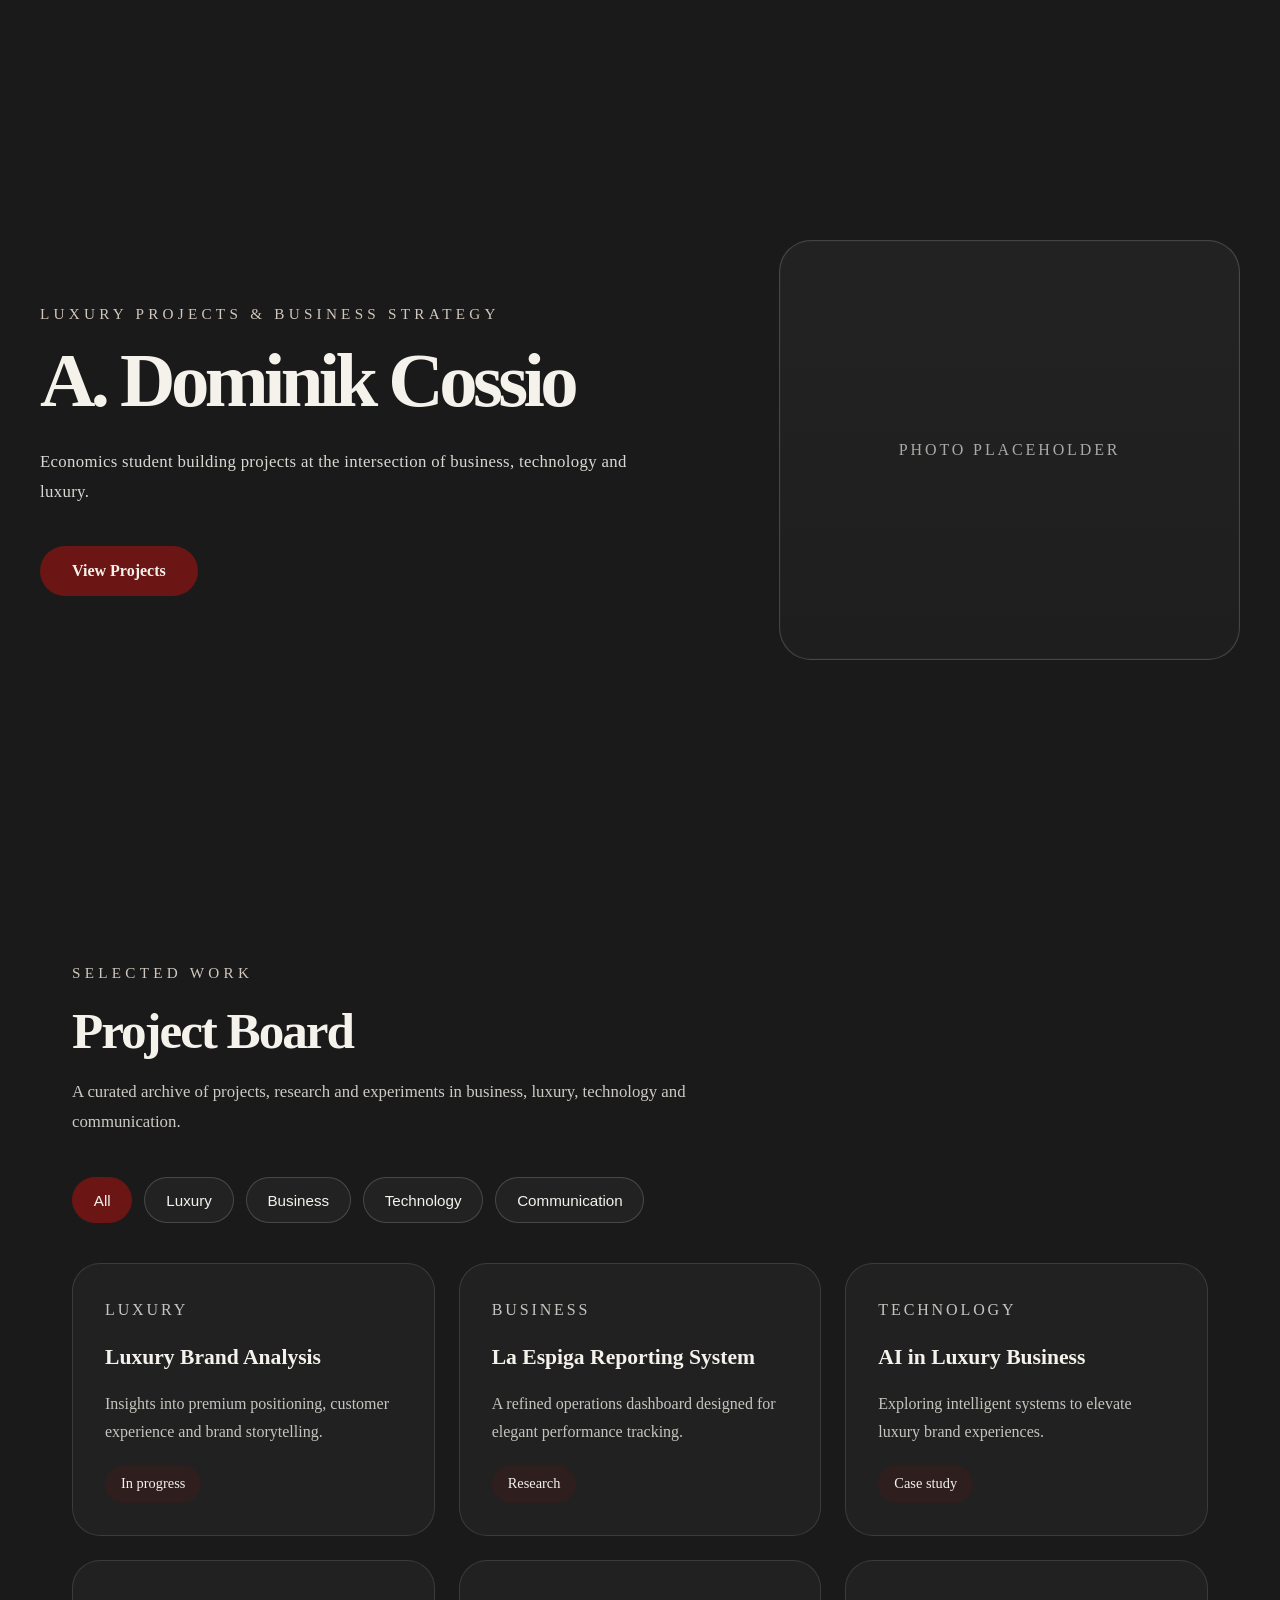
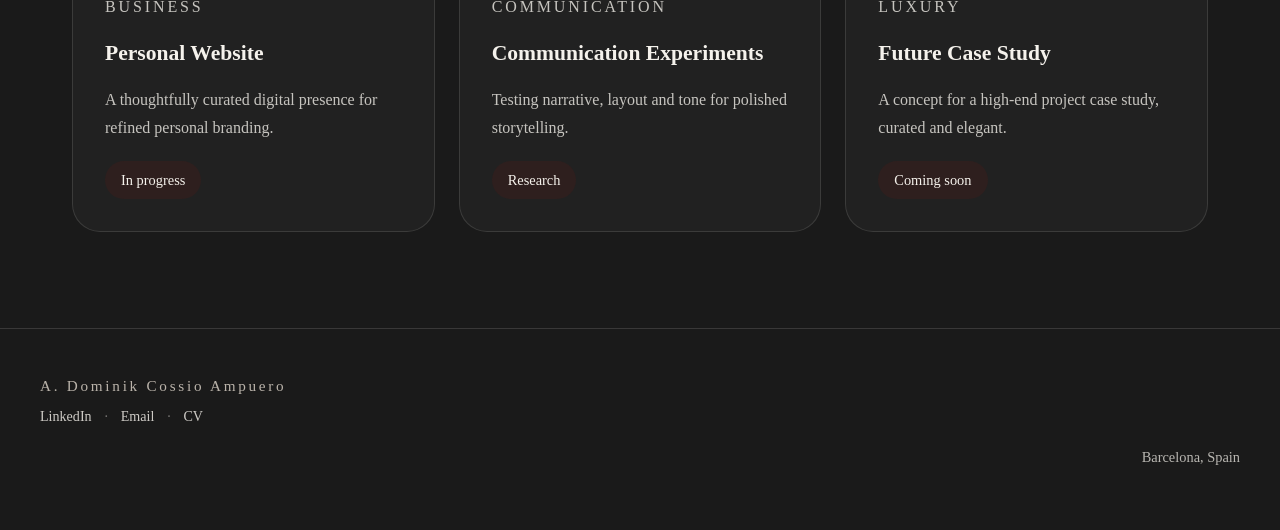
==== index.html @ 6c8c716a "Add files via upload" ====
<!DOCTYPE html>
<html lang="en">
<head>
    <meta charset="UTF-8">
    <meta name="viewport" content="width=device-width, initial-scale=1.0">
    <title>Dominik Cossio</title>
    <link rel="stylesheet" href="styles.css">
</head>
<body>
    <main class="hero">
        <div class="hero-grid">
            <section class="hero-copy">
                <p class="eyebrow">Luxury projects &amp; business strategy</p>
                <h1>A. Dominik Cossio</h1>
                <p class="subtitle">Economics student building projects at the intersection of business, technology and luxury.</p>
                <a href="#projects" class="button">View Projects</a>
            </section>
            <aside class="hero-photo" aria-label="Personal photo placeholder">
                <div class="photo-frame">
                    <span>Photo placeholder</span>
                </div>
            </aside>
        </div>
    </main>

    <section class="projects-board" id="projects">
        <div class="section-head">
            <p class="eyebrow">SELECTED WORK</p>
            <h2>Project Board</h2>
            <p class="projects-copy">A curated archive of projects, research and experiments in business, luxury, technology and communication.</p>
        </div>

        <div class="filter-bar" role="tablist" aria-label="Project filters">
            <button class="filter-pill active" type="button">All</button>
            <button class="filter-pill" type="button">Luxury</button>
            <button class="filter-pill" type="button">Business</button>
            <button class="filter-pill" type="button">Technology</button>
            <button class="filter-pill" type="button">Communication</button>
        </div>

        <div class="board-grid">
            <a href="projects/luxury-brand-analysis.html" class="card-link">
                <article class="board-card">
                    <p class="card-tag">Luxury</p>
                    <h3>Luxury Brand Analysis</h3>
                    <p>Insights into premium positioning, customer experience and brand storytelling.</p>
                    <span class="status-pill">In progress</span>
                </article>
            </a>

            <a href="projects/la-espiga-reporting-system.html" class="card-link">
                <article class="board-card">
                    <p class="card-tag">Business</p>
                    <h3>La Espiga Reporting System</h3>
                    <p>A refined operations dashboard designed for elegant performance tracking.</p>
                    <span class="status-pill">Research</span>
                </article>
            </a>

            <a href="projects/ai-in-luxury-business.html" class="card-link">
                <article class="board-card">
                    <p class="card-tag">Technology</p>
                    <h3>AI in Luxury Business</h3>
                    <p>Exploring intelligent systems to elevate luxury brand experiences.</p>
                    <span class="status-pill">Case study</span>
                </article>
            </a>

            <a href="projects/personal-website.html" class="card-link">
                <article class="board-card">
                    <p class="card-tag">Business</p>
                    <h3>Personal Website</h3>
                    <p>A thoughtfully curated digital presence for refined personal branding.</p>
                    <span class="status-pill">In progress</span>
                </article>
            </a>

            <a href="projects/communication-experiments.html" class="card-link">
                <article class="board-card">
                    <p class="card-tag">Communication</p>
                    <h3>Communication Experiments</h3>
                    <p>Testing narrative, layout and tone for polished storytelling.</p>
                    <span class="status-pill">Research</span>
                </article>
            </a>

            <a href="projects/future-case-study.html" class="card-link">
                <article class="board-card">
                    <p class="card-tag">Luxury</p>
                    <h3>Future Case Study</h3>
                    <p>A concept for a high-end project case study, curated and elegant.</p>
                    <span class="status-pill">Coming soon</span>
                </article>
            </a>
        </div>
    </section>

    <footer class="site-footer">
        <div class="footer-content">
            <p class="footer-name">A. Dominik Cossio Ampuero</p>
            <div class="footer-links">
                <a href="https://linkedin.com" target="_blank" rel="noopener noreferrer">LinkedIn</a>
                <span class="link-separator">·</span>
                <a href="mailto:your@email.com">Email</a>
                <span class="link-separator">·</span>
                <a href="#">CV</a>
            </div>
        </div>
        <div class="footer-bottom">
            <p>Barcelona, Spain</p>
        </div>
    </footer>
</body>
</html>
---- styles.css ----
:root {
    color-scheme: dark;
    color: #F5F2EC;
    background: #1A1A1A;
    font-family: "Cormorant Garamond", Georgia, serif;
}

* {
    box-sizing: border-box;
}

html, body {
    margin: 0;
    min-height: 100%;
}

body {
    background-color: #1A1A1A;
    color: #F5F2EC;
}

.hero {
    min-height: 100vh;
    display: grid;
    place-items: center;
    padding: 2rem;
}

.hero-grid {
    display: grid;
    grid-template-columns: minmax(0, 6fr) minmax(0, 4fr);
    gap: 3rem;
    width: min(100%, 1200px);
    align-items: center;
}

.hero-copy {
    max-width: 40rem;
}

.hero-copy h1 {
    margin: 0;
    font-size: clamp(3.5rem, 6vw, 6rem);
    line-height: 0.95;
    letter-spacing: -0.06em;
}

.eyebrow {
    margin: 0 0 1.4rem;
    font-size: 0.95rem;
    letter-spacing: 0.28em;
    text-transform: uppercase;
    color: #D0C8BE;
}

.subtitle {
    margin: 1.8rem 0 0;
    max-width: 44rem;
    font-size: 1.05rem;
    line-height: 1.8;
    font-weight: 400;
    color: rgba(245, 242, 236, 0.88);
    letter-spacing: 0.02em;
}

.button {
    display: inline-flex;
    align-items: center;
    justify-content: center;
    margin-top: 2.4rem;
    padding: 1rem 2rem;
    border-radius: 999px;
    background: #6B1615;
    color: #F5F2EC;
    text-decoration: none;
    font-size: 1rem;
    font-weight: 600;
    transition: transform 0.2s ease, box-shadow 0.2s ease;
}

.button:hover {
    transform: translateY(-2px);
    box-shadow: 0 18px 30px rgba(107, 22, 21, 0.22);
}

.hero-photo {
    display: grid;
    place-items: center;
}

.photo-frame {
    width: 100%;
    min-height: 420px;
    border: 1px solid rgba(245, 242, 236, 0.18);
    background: linear-gradient(180deg, rgba(255,255,255,0.04), rgba(255,255,255,0.02));
    border-radius: 32px;
    display: grid;
    place-items: center;
    color: rgba(245, 242, 236, 0.65);
    font-size: 1rem;
    text-transform: uppercase;
    letter-spacing: 0.18em;
    padding: 2rem;
    box-shadow: inset 0 0 0 1px rgba(255,255,255,0.02);
}

.photo-frame span {
    max-width: 14rem;
    text-align: center;
}

@media (max-width: 900px) {
    .hero-grid {
        grid-template-columns: 1fr;
    }

    .hero-photo {
        margin-top: 2rem;
    }
}

.projects-board {
    padding: 4rem 2rem 6rem;
    background: #1A1A1A;
    color: #F5F2EC;
    width: min(100%, 1200px);
    margin: 0 auto;
}

.section-head {
    max-width: 58rem;
    margin: 0 0 2.5rem;
}

.section-head h2 {
    margin: 0.4rem 0 0;
    font-size: clamp(2.6rem, 4vw, 3.5rem);
    line-height: 1.04;
    letter-spacing: -0.04em;
}

.projects-copy {
    margin: 1.2rem 0 0;
    max-width: 42rem;
    font-size: 1.05rem;
    line-height: 1.8;
    color: rgba(245, 242, 236, 0.82);
}

.filter-bar {
    display: flex;
    flex-wrap: wrap;
    gap: 0.75rem;
    margin: 0 0 2.5rem;
    max-width: 58rem;
}

.filter-pill {
    appearance: none;
    border: 1px solid rgba(245, 242, 236, 0.18);
    background: rgba(255, 255, 255, 0.04);
    color: #F5F2EC;
    padding: 0.85rem 1.3rem;
    border-radius: 999px;
    font-size: 0.95rem;
    cursor: pointer;
    transition: background 0.2s ease, border-color 0.2s ease, transform 0.2s ease;
}

.filter-pill:hover,
.filter-pill.active {
    background: #6B1615;
    border-color: #6B1615;
}

.board-grid {
    display: grid;
    gap: 1.5rem;
    grid-template-columns: repeat(3, minmax(0, 1fr));
    max-width: 1200px;
    margin: 0;
}

.card-link {
    text-decoration: none;
    color: inherit;
}

.board-card {
    background: rgba(255, 255, 255, 0.03);
    border: 1px solid rgba(245, 242, 236, 0.12);
    border-radius: 28px;
    padding: 2rem;
    min-height: 260px;
    display: grid;
    gap: 1.2rem;
    transition: transform 0.2s ease, box-shadow 0.2s ease, border-color 0.2s ease;
    cursor: pointer;
}

.board-card:hover {
    transform: translateY(-4px);
    box-shadow: 0 24px 60px rgba(0, 0, 0, 0.18);
    border-color: rgba(255, 255, 255, 0.18);
}

.card-tag {
    margin: 0;
    font-size: 0.85rem;
    text-transform: uppercase;
    letter-spacing: 0.18em;
    color: rgba(245, 242, 236, 0.55);
}

.board-card h3 {
    margin: 0;
    font-size: 1.35rem;
    line-height: 1.25;
}

.board-card p {
    margin: 0;
    color: rgba(245, 242, 236, 0.78);
    line-height: 1.75;
    font-size: 1rem;
}

.status-pill {
    display: inline-flex;
    align-items: center;
    justify-content: center;
    margin-top: auto;
    width: fit-content;
    padding: 0.65rem 1rem;
    border-radius: 999px;
    background: rgba(107, 22, 21, 0.18);
    color: #F5F2EC;
    font-size: 0.9rem;
}

@media (max-width: 1080px) {
    .board-grid {
        grid-template-columns: repeat(2, minmax(0, 1fr));
    }
}

@media (max-width: 700px) {
    .projects-board {
        padding: 3rem 1.5rem 4rem;
    }

    .section-head,
    .filter-bar,
    .board-grid {
        max-width: 100%;
    }

    .filter-pill {
        flex: 1 1 auto;
        text-align: center;
    }

    .board-grid {
        grid-template-columns: 1fr;
    }
}

.site-footer {
    border-top: 1px solid rgba(245, 242, 236, 0.14);
    padding: 3rem 2rem 4rem;
    color: #F5F2EC;
}

.footer-content {
    max-width: 1200px;
    margin: 0 auto 1.5rem;
}

.footer-name {
    margin: 0 0 0.75rem;
    font-size: 0.95rem;
    font-weight: 400;
    letter-spacing: 0.18em;
    text-transform: none;
    color: rgba(208, 200, 190, 0.88);
}

.footer-links {
    display: inline-flex;
    flex-wrap: wrap;
    align-items: center;
    gap: 0.8rem;
    color: rgba(245, 242, 236, 0.82);
    font-size: 0.88rem;
}

.footer-links a {
    color: rgba(245, 242, 236, 0.82);
    text-decoration: none;
    transition: color 0.2s ease;
}

.footer-links a:hover {
    color: #6B1615;
}

.link-separator {
    color: rgba(245, 242, 236, 0.44);
}

.footer-bottom {
    display: flex;
    justify-content: flex-end;
    max-width: 1200px;
    margin: 0 auto;
    color: rgba(245, 242, 236, 0.72);
    font-size: 0.9rem;
}

.footer-bottom p {
    margin: 0;
}

@media (max-width: 700px) {
    .site-footer {
        padding: 2.5rem 1.5rem 3rem;
    }

    .footer-links {
        width: 100%;
    }

    .footer-bottom {
        justify-content: flex-start;
    }
}
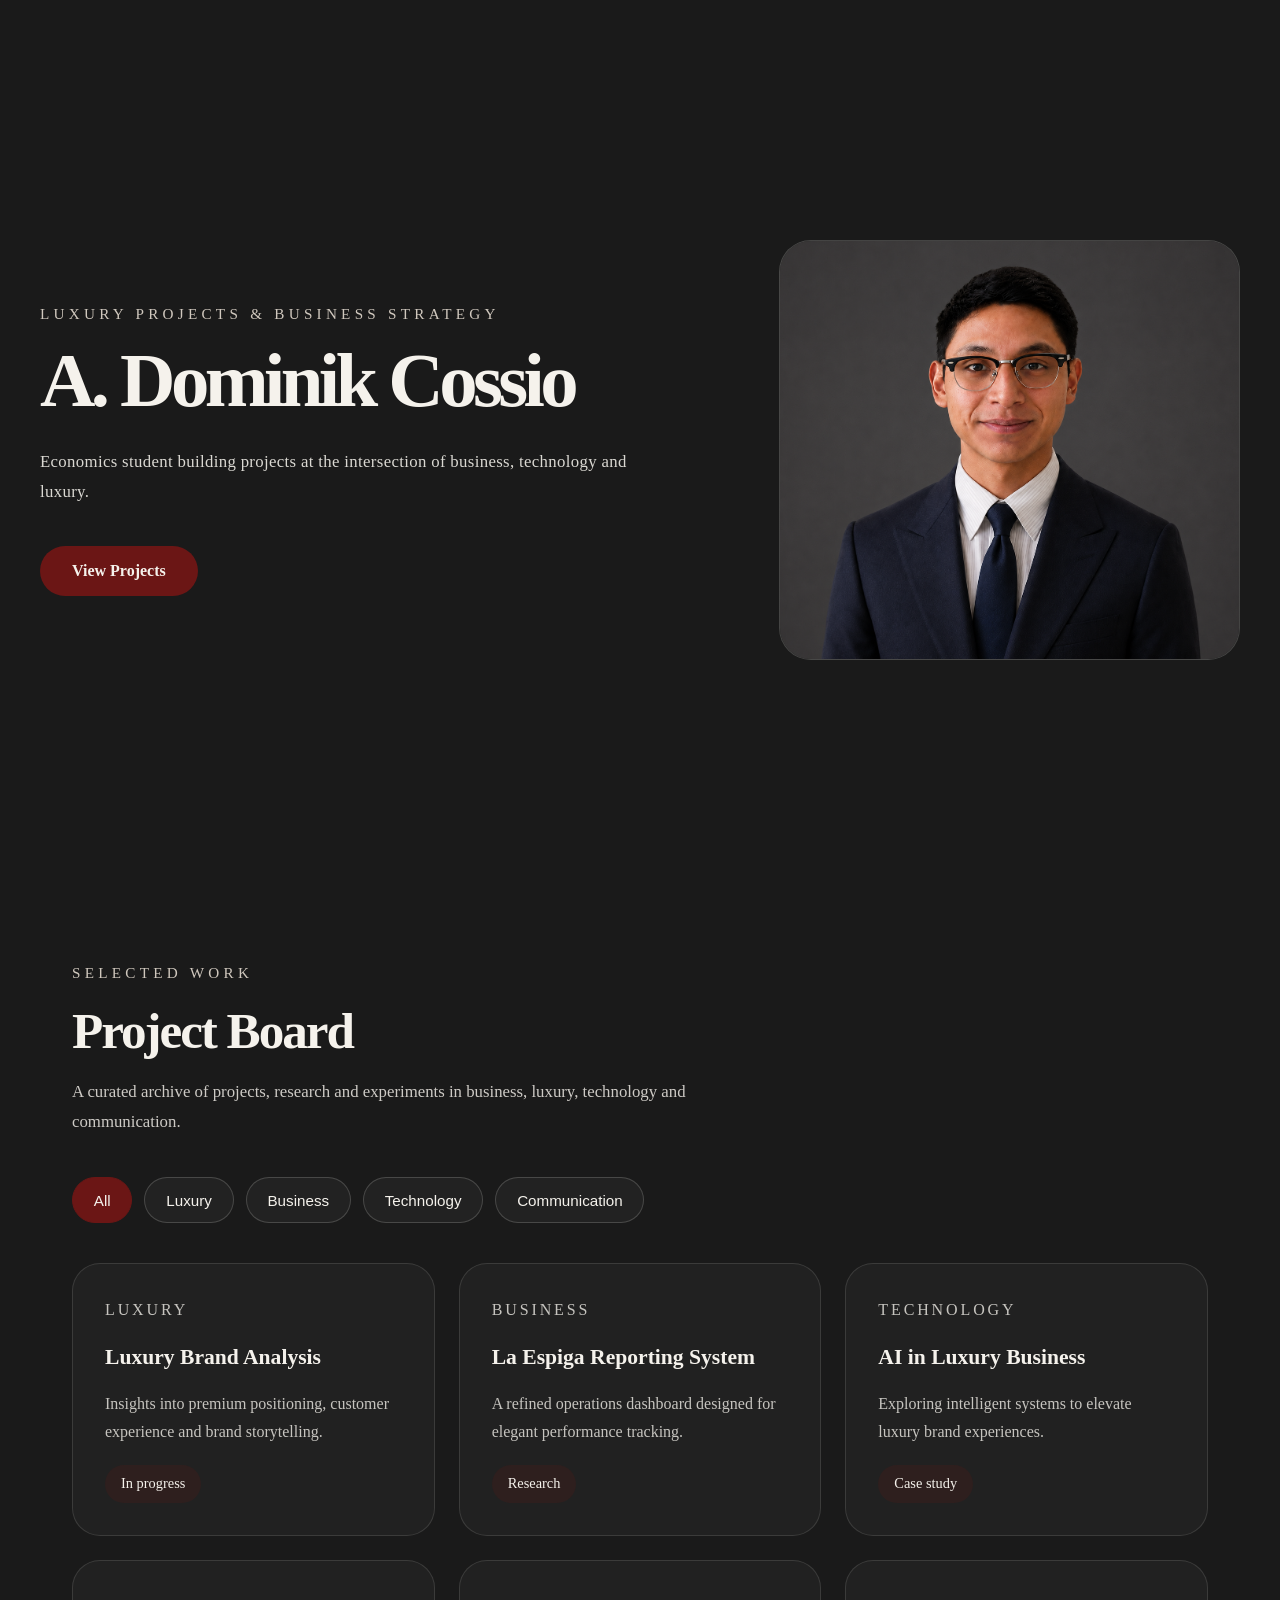
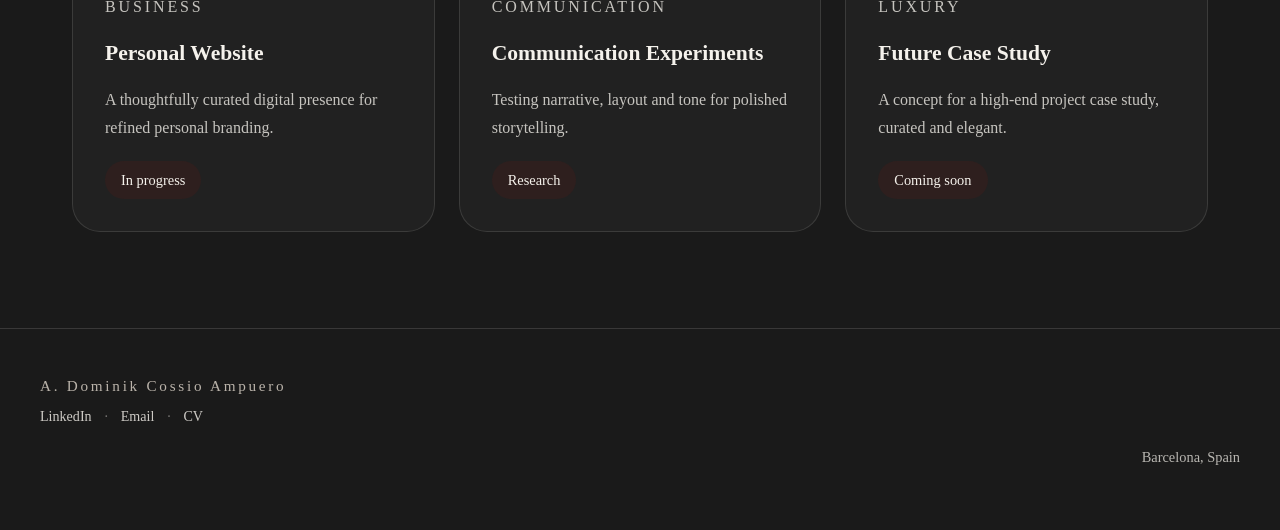
==== commit 37d501f4: "Add professional portrait to hero section" ====
--- a/index.html
+++ b/index.html
@@ -15,9 +15,9 @@
                 <p class="subtitle">Economics student building projects at the intersection of business, technology and luxury.</p>
                 <a href="#projects" class="button">View Projects</a>
             </section>
-            <aside class="hero-photo" aria-label="Personal photo placeholder">
+            <aside class="hero-photo" aria-label="Personal photo">
                 <div class="photo-frame">
-                    <span>Photo placeholder</span>
+                    <img src="assets/profile.png" alt="Portrait of A. Dominik Cossio">
                 </div>
             </aside>
         </div>
--- a/styles.css
+++ b/styles.css
@@ -90,23 +90,24 @@
 
 .photo-frame {
     width: 100%;
-    min-height: 420px;
+    height: 420px;
     border: 1px solid rgba(245, 242, 236, 0.18);
     background: linear-gradient(180deg, rgba(255,255,255,0.04), rgba(255,255,255,0.02));
     border-radius: 32px;
-    display: grid;
-    place-items: center;
-    color: rgba(245, 242, 236, 0.65);
-    font-size: 1rem;
-    text-transform: uppercase;
-    letter-spacing: 0.18em;
-    padding: 2rem;
+    display: block;
+    overflow: hidden;
+    position: relative;
     box-shadow: inset 0 0 0 1px rgba(255,255,255,0.02);
 }
 
-.photo-frame span {
-    max-width: 14rem;
-    text-align: center;
+.photo-frame img {
+    display: block;
+    width: 100%;
+    height: 100%;
+    object-fit: cover;
+    object-position: center 38%;
+    transform: scale(1.12);
+    transform-origin: center center;
 }
 
 @media (max-width: 900px) {
